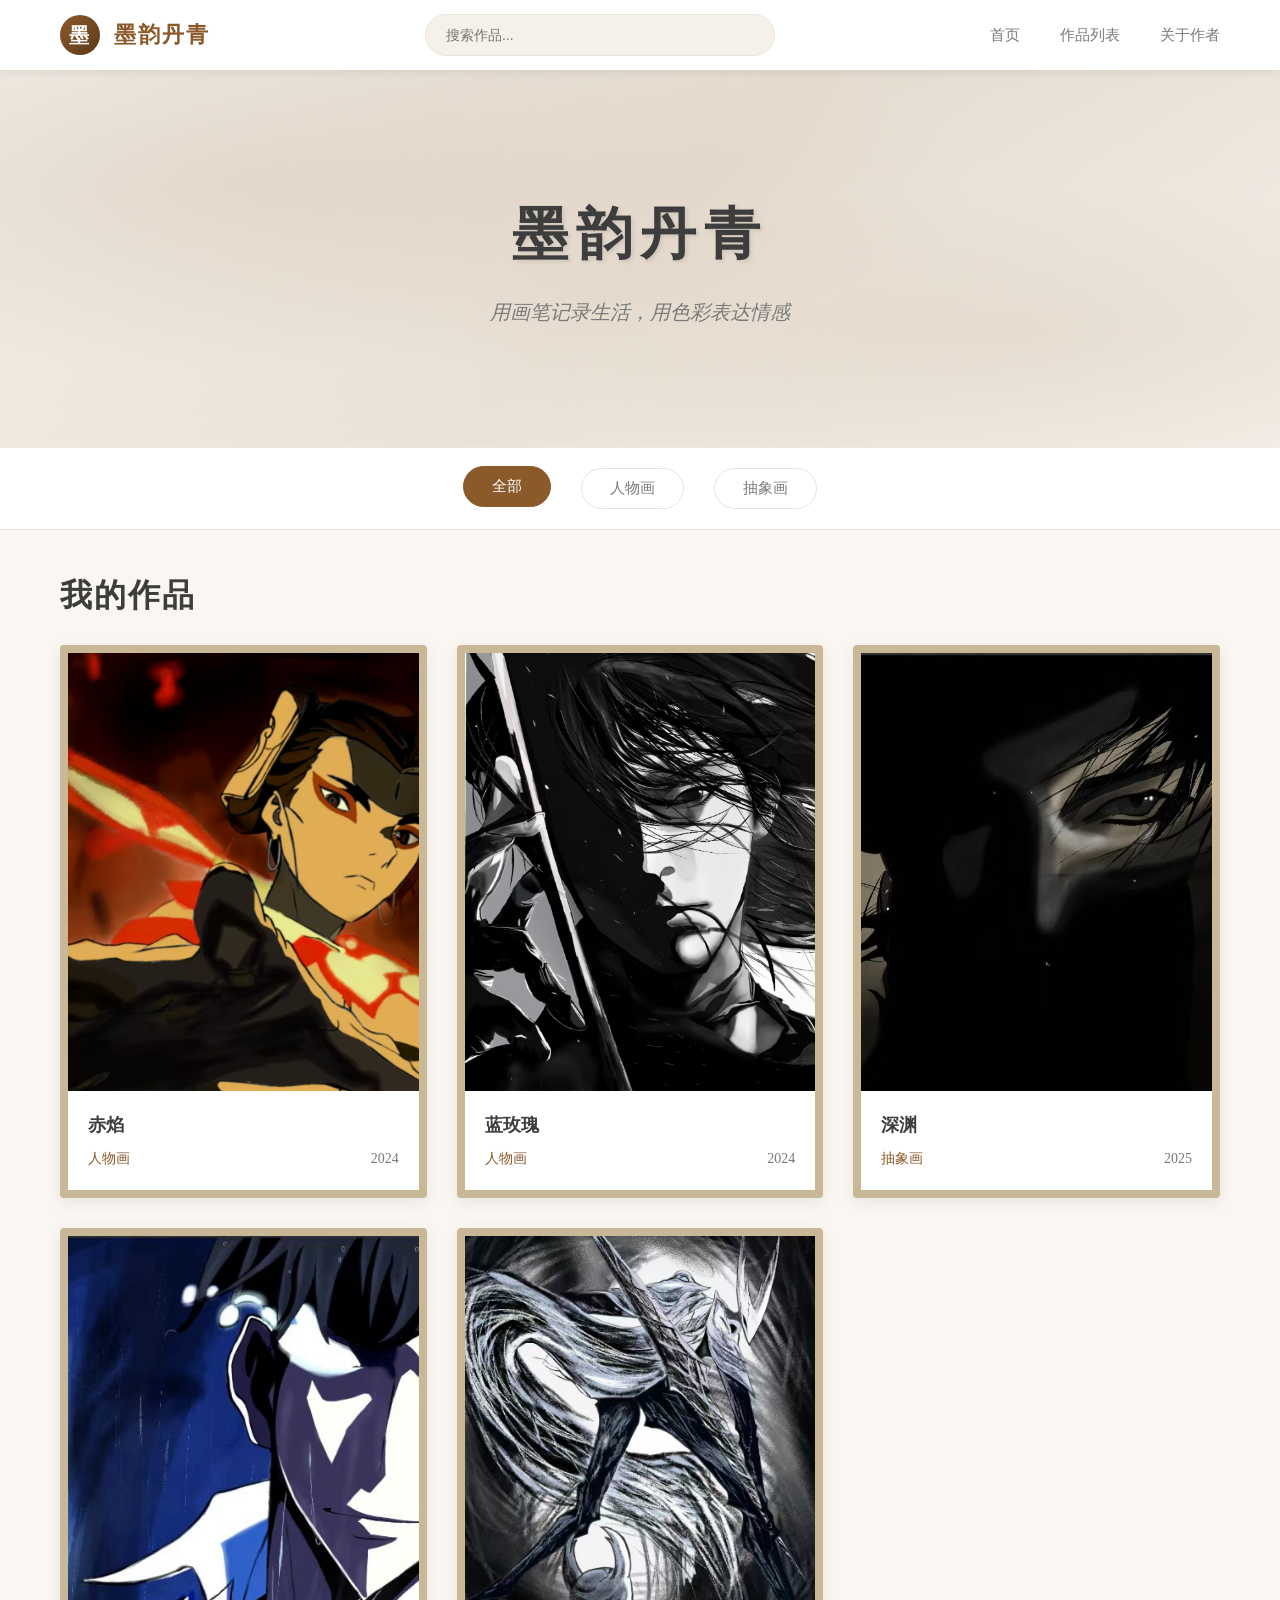
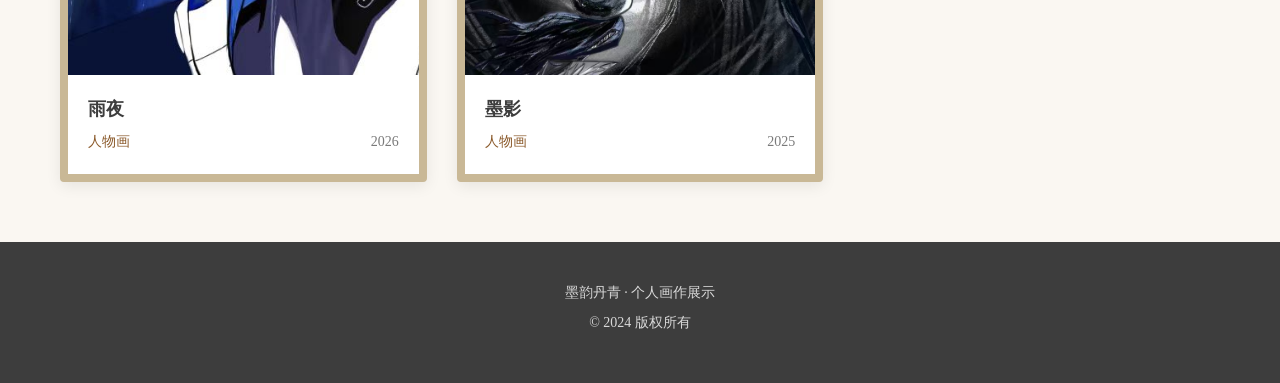
==== index.html @ 6c04488b "Add files via upload" ====
<!DOCTYPE html>
<html lang="zh-CN">
<head>
    <meta charset="UTF-8">
    <meta name="viewport" content="width=device-width, initial-scale=1.0">
    <title>墨韵丹青 - 个人画作展示</title>
    <link rel="stylesheet" href="style.css">
</head>
<body>
    <nav class="navbar">
        <a href="index.html" class="logo">
            <div class="logo-icon">墨</div>
            <span>墨韵丹青</span>
        </a>
        <div class="nav-search">
            <input type="text" class="search-input" placeholder="搜索作品...">
        </div>
        <div class="nav-links">
            <a href="index.html">首页</a>
            <a href="list.html">作品列表</a>
            <a href="about.html">关于作者</a>
        </div>
    </nav>

    <main class="main-content">
        <section class="hero-section">
            <div class="hero-content">
                <h1 class="hero-title">墨韵丹青</h1>
                <p class="hero-subtitle">用画笔记录生活，用色彩表达情感</p>
            </div>
        </section>

        <div class="category-nav">
            <button class="category-btn active">全部</button>
            <button class="category-btn">人物画</button>
            <button class="category-btn">抽象画</button>
        </div>

        <section>
            <div class="page-header">
                <h2 class="page-title">我的作品</h2>
            </div>
            <div class="art-grid" id="art-grid">
            </div>
        </section>
    </main>

    <footer class="footer">
        <p>墨韵丹青 · 个人画作展示</p>
        <p>© 2024 版权所有</p>
    </footer>

    <script src="data.js"></script>
    <script src="main.js"></script>
</body>
</html>
---- style.css ----
/* 个人画作展示网站 - 艺术画廊风格 */

/* 艺术风格配色变量 */
:root {
    --primary: #8B5A2B;
    --primary-dark: #5D3A1A;
    --accent: #C4A35A;
    --bg: #FAF7F2;
    --bg-light: #F5F0E8;
    --text: #3D3D3D;
    --text-light: #7A7A7A;
    --white: #FFFFFF;
    --border: #E8E4DC;
    --frame: #C9B896;
}

/* 重置样式 */
* {
    margin: 0;
    padding: 0;
    box-sizing: border-box;
}

body {
    font-family: 'Noto Serif SC', 'Songti SC', 'STSong', serif;
    background-color: var(--bg);
    color: var(--text);
    line-height: 1.6;
}

a {
    text-decoration: none;
    color: inherit;
}

/* 顶部导航栏 */
.navbar {
    position: fixed;
    top: 0;
    left: 0;
    right: 0;
    background: rgba(255, 255, 255, 0.95);
    backdrop-filter: blur(10px);
    padding: 0 60px;
    height: 70px;
    display: flex;
    align-items: center;
    justify-content: space-between;
    box-shadow: 0 2px 10px rgba(0,0,0,0.08);
    z-index: 1000;
}

.logo {
    display: flex;
    align-items: center;
    gap: 14px;
    font-size: 22px;
    font-weight: 600;
    color: var(--primary);
    letter-spacing: 2px;
}

.logo-icon {
    width: 40px;
    height: 40px;
    background: linear-gradient(135deg, var(--primary), var(--primary-dark));
    border-radius: 50%;
    display: flex;
    align-items: center;
    justify-content: center;
    color: white;
    font-size: 20px;
}

.nav-search {
    flex: 1;
    max-width: 350px;
    margin: 0 60px;
}

.search-input {
    width: 100%;
    padding: 12px 20px;
    border: 1px solid var(--border);
    border-radius: 30px;
    font-size: 14px;
    background: var(--bg-light);
    transition: all 0.3s;
}

.search-input:focus {
    outline: none;
    border-color: var(--primary);
    box-shadow: 0 0 0 3px rgba(139, 90, 43, 0.1);
}

.nav-links {
    display: flex;
    gap: 40px;
}

.nav-links a {
    font-size: 15px;
    color: var(--text-light);
    transition: all 0.3s;
    position: relative;
}

.nav-links a:hover {
    color: var(--primary);
}

.nav-links a::after {
    content: '';
    position: absolute;
    bottom: -5px;
    left: 0;
    width: 0;
    height: 2px;
    background: var(--primary);
    transition: width 0.3s;
}

.nav-links a:hover::after {
    width: 100%;
}

/* 主内容区域 */
.main-content {
    margin-top: 70px;
    min-height: calc(100vh - 70px - 100px);
}

/* Hero区域 */
.hero-section {
    background: linear-gradient(135deg, #E8E0D5 0%, #D4C4B0 50%, #E8E0D5 100%);
    background-size: cover;
    background-position: center;
    padding: 120px 60px;
    text-align: center;
    position: relative;
}

.hero-section::before {
    content: '';
    position: absolute;
    top: 0;
    left: 0;
    right: 0;
    bottom: 0;
    background: 
        radial-gradient(ellipse at 20% 30%, rgba(139, 90, 43, 0.1) 0%, transparent 50%),
        radial-gradient(ellipse at 80% 70%, rgba(139, 90, 43, 0.08) 0%, transparent 40%),
        linear-gradient(to bottom, rgba(255,255,255,0.4) 0%, rgba(250,247,242,0.6) 100%);
}

.hero-content {
    position: relative;
    z-index: 1;
}

.hero-title {
    font-size: 56px;
    font-weight: 700;
    color: var(--text);
    margin-bottom: 16px;
    letter-spacing: 8px;
    text-shadow: 2px 2px 4px rgba(0,0,0,0.1);
}

.hero-subtitle {
    font-size: 20px;
    color: var(--text-light);
    font-style: italic;
}

/* 分类导航 */
.category-nav {
    background: var(--white);
    border-bottom: 1px solid var(--border);
    padding: 20px 60px;
    display: flex;
    gap: 30px;
    overflow-x: auto;
    justify-content: center;
}

.category-btn {
    padding: 10px 28px;
    border-radius: 30px;
    font-size: 15px;
    white-space: nowrap;
    transition: all 0.3s;
    cursor: pointer;
    border: 1px solid var(--border);
    background: var(--white);
    color: var(--text-light);
    font-family: inherit;
}

.category-btn:hover,
.category-btn.active {
    background: var(--primary);
    color: var(--white);
    border-color: var(--primary);
    transform: translateY(-2px);
}

/* 页面标题 */
.page-header {
    padding: 40px 60px 24px;
}

.page-title {
    font-size: 32px;
    font-weight: 600;
    color: var(--text);
    letter-spacing: 2px;
}

/* 画作卡片网格 */
.art-grid {
    display: grid;
    grid-template-columns: repeat(auto-fill, minmax(300px, 1fr));
    gap: 30px;
    padding: 0 60px 60px;
}

.art-card {
    background: var(--white);
    border-radius: 4px;
    overflow: hidden;
    box-shadow: 0 4px 15px rgba(0,0,0,0.08);
    transition: all 0.4s;
    cursor: pointer;
    border: 8px solid var(--frame);
}

.art-card:hover {
    transform: translateY(-8px);
    box-shadow: 0 12px 30px rgba(0,0,0,0.15);
}

.art-cover {
    position: relative;
    aspect-ratio: 4/5;
    overflow: hidden;
    background: var(--bg-light);
}

.art-cover img {
    width: 100%;
    height: 100%;
    object-fit: cover;
    transition: transform 0.6s;
}

.art-card:hover .art-cover img {
    transform: scale(1.08);
}

.art-info {
    padding: 20px;
}

.art-title {
    font-size: 18px;
    font-weight: 600;
    color: var(--text);
    margin-bottom: 8px;
}

.art-meta {
    display: flex;
    justify-content: space-between;
    align-items: center;
    font-size: 14px;
    color: var(--text-light);
}

.art-category {
    color: var(--primary);
    font-weight: 500;
}

/* 画作详情页 */
.detail-container {
    max-width: 1200px;
    margin: 0 auto;
    padding: 40px 60px;
}

.art-detail {
    display: grid;
    grid-template-columns: 1fr 1fr;
    gap: 40px;
}

.art-detail-image {
    background: var(--white);
    padding: 20px;
    border-radius: 8px;
    box-shadow: 0 8px 25px rgba(0,0,0,0.1);
    border: 12px solid var(--frame);
}

.art-detail-image img {
    width: 100%;
    height: auto;
    display: block;
}

.art-detail-info {
    display: flex;
    flex-direction: column;
    justify-content: center;
}

.art-detail-title {
    font-size: 36px;
    font-weight: 700;
    color: var(--text);
    margin-bottom: 16px;
    letter-spacing: 2px;
}

.art-detail-category {
    display: inline-block;
    padding: 6px 20px;
    background: var(--primary);
    color: white;
    border-radius: 20px;
    font-size: 14px;
    margin-bottom: 20px;
}

.art-detail-desc {
    font-size: 16px;
    line-height: 1.9;
    color: var(--text-light);
    margin-bottom: 24px;
}

.art-detail-specs {
    background: var(--bg-light);
    padding: 20px;
    border-radius: 8px;
}

.art-detail-specs p {
    margin-bottom: 10px;
    font-size: 15px;
}

.art-detail-specs strong {
    color: var(--primary);
    margin-right: 10px;
}

/* 页脚 */
.footer {
    background: var(--text);
    padding: 40px 60px;
    text-align: center;
    color: rgba(255,255,255,0.8);
    font-size: 14px;
}

.footer p {
    margin-bottom: 8px;
}

.footer a {
    color: var(--accent);
    transition: color 0.3s;
}

.footer a:hover {
    color: var(--white);
}

/* 侧边栏 */
.list-layout {
    display: flex;
    gap: 40px;
    padding: 30px 60px;
}

.sidebar {
    width: 240px;
    flex-shrink: 0;
    position: sticky;
    top: 100px;
}

.sidebar-title {
    font-size: 18px;
    font-weight: 600;
    margin-bottom: 20px;
    color: var(--text);
    letter-spacing: 1px;
}

.sidebar-menu {
    list-style: none;
}

.sidebar-menu li {
    margin-bottom: 10px;
}

.sidebar-menu a {
    display: block;
    padding: 12px 20px;
    border-radius: 8px;
    font-size: 15px;
    color: var(--text-light);
    transition: all 0.3s;
}

.sidebar-menu a:hover,
.sidebar-menu a.active {
    background: var(--primary);
    color: var(--white);
}

.content-area {
    flex: 1;
}

/* 关于作者 */
.about-section {
    max-width: 800px;
    margin: 0 auto;
    padding: 60px;
    text-align: center;
}

.about-avatar {
    width: 150px;
    height: 150px;
    border-radius: 50%;
    background: linear-gradient(135deg, var(--primary), var(--primary-dark));
    margin: 0 auto 30px;
    display: flex;
    align-items: center;
    justify-content: center;
    font-size: 50px;
    color: white;
}

.about-title {
    font-size: 32px;
    margin-bottom: 20px;
    color: var(--text);
}

.about-text {
    font-size: 16px;
    line-height: 2;
    color: var(--text-light);
    text-align: left;
}

/* 响应式设计 */
@media (max-width: 768px) {
    .navbar {
        padding: 0 20px;
        height: 64px;
    }

    .logo {
        font-size: 18px;
    }

    .logo-icon {
        width: 34px;
        height: 34px;
    }

    .nav-search {
        display: none;
    }

    .nav-links {
        gap: 20px;
    }

    .hero-section {
        padding: 40px 20px;
    }

    .hero-title {
        font-size: 32px;
    }

    .category-nav {
        padding: 15px 20px;
        gap: 15px;
    }

    .category-btn {
        padding: 8px 16px;
        font-size: 13px;
    }

    .page-header {
        padding: 24px 20px 16px;
    }

    .page-title {
        font-size: 24px;
    }

    .art-grid {
        grid-template-columns: repeat(auto-fill, minmax(260px, 1fr));
        gap: 20px;
        padding: 0 20px 40px;
    }

    .art-detail {
        grid-template-columns: 1fr;
        gap: 30px;
    }

    .detail-container {
        padding: 20px;
    }

    .art-detail-title {
        font-size: 28px;
    }

    .list-layout {
        flex-direction: column;
        padding: 20px;
    }

    .sidebar {
        width: 100%;
        position: static;
    }

    .about-section {
        padding: 40px 20px;
    }
}
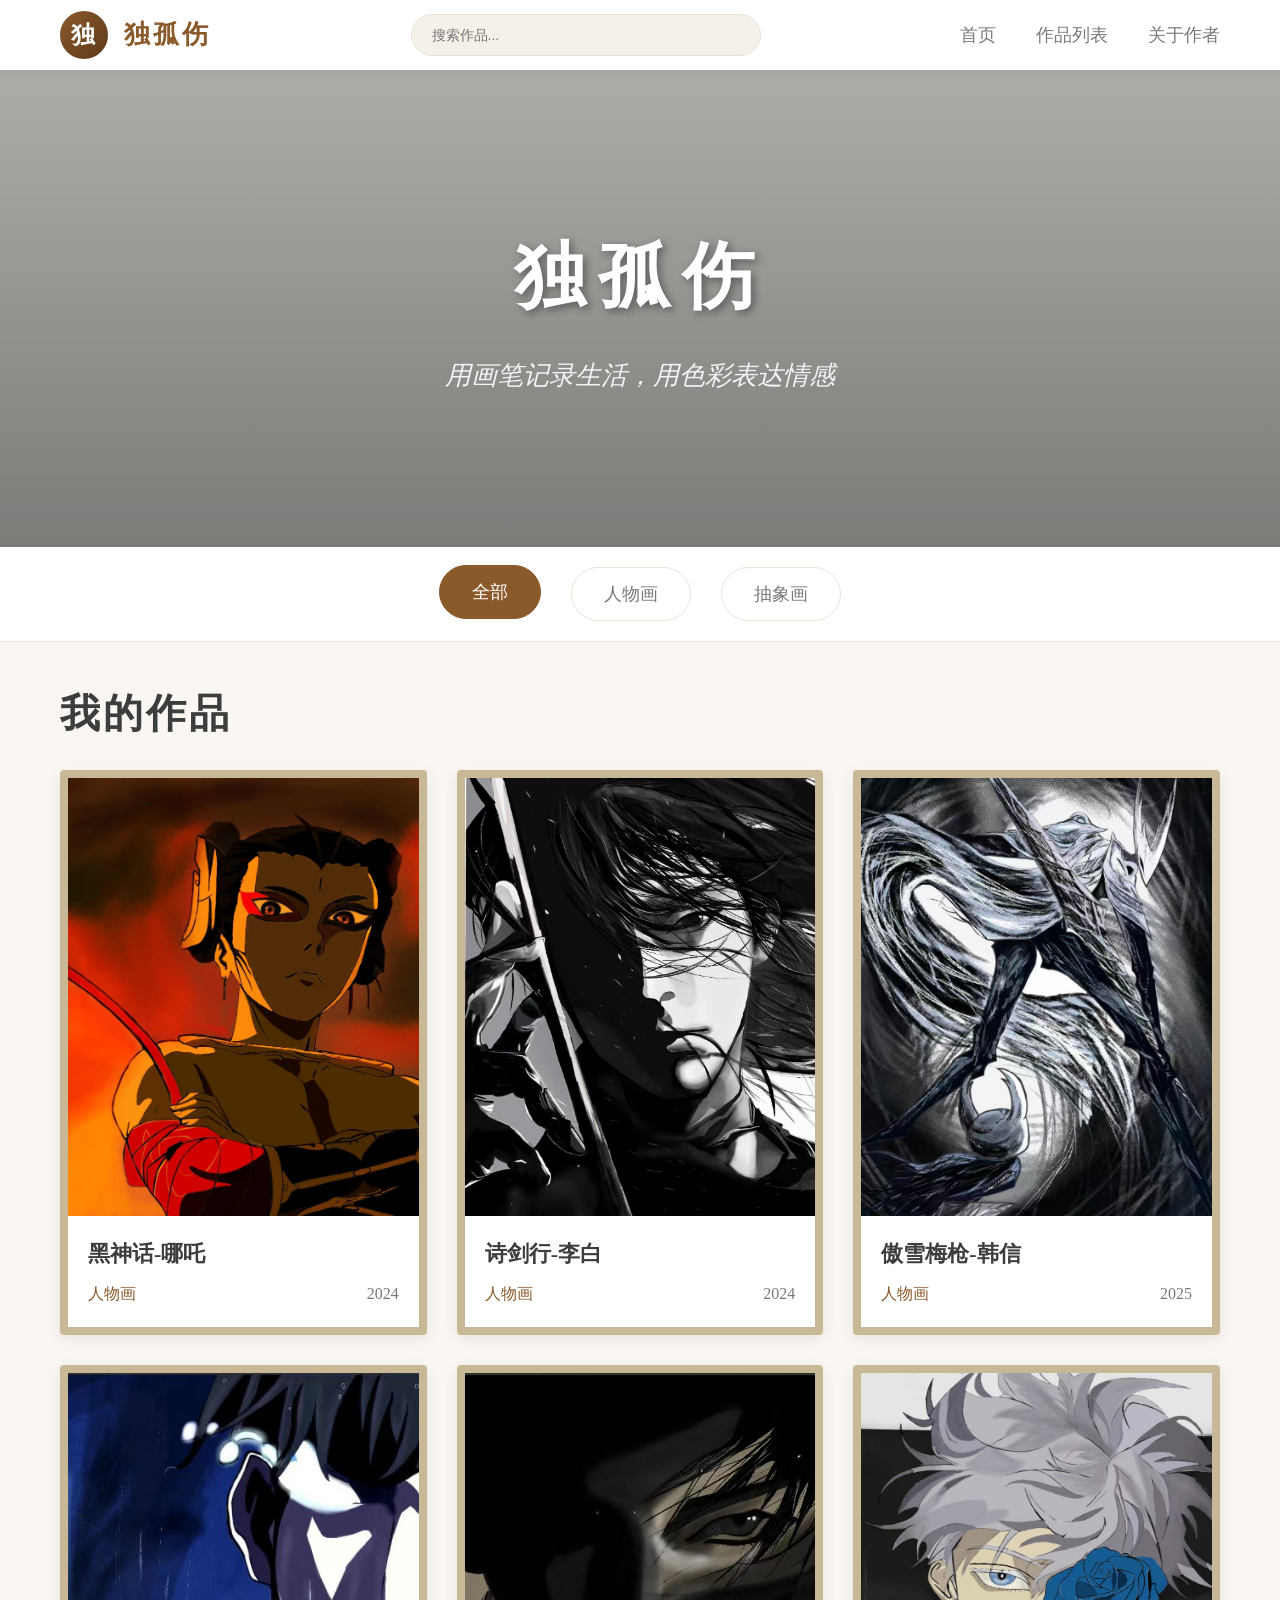
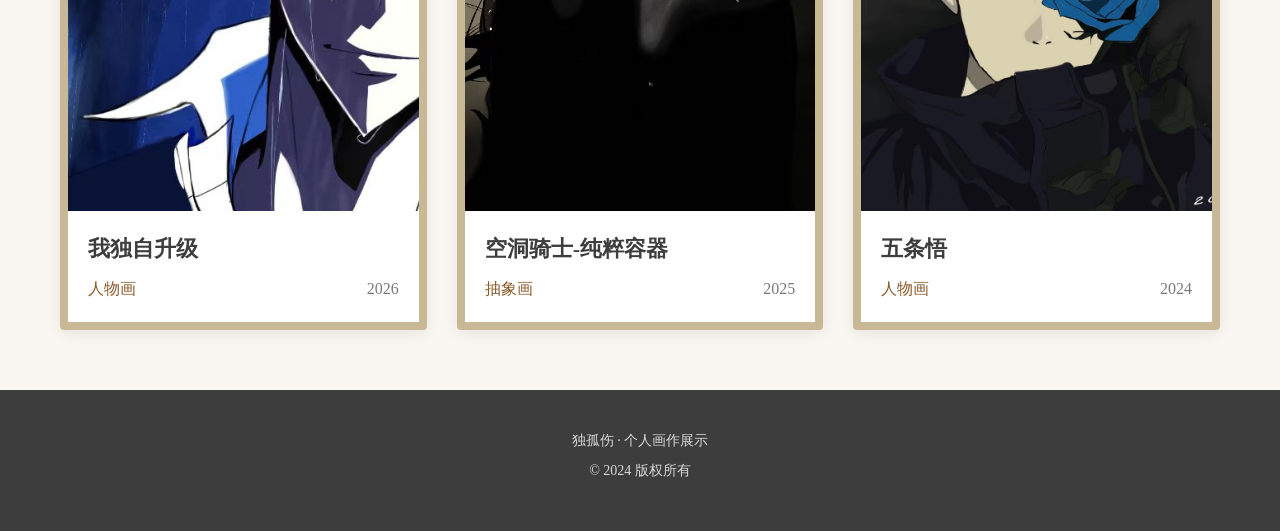
==== commit cbb420a8: "Add files via upload" ====
--- a/index.html
+++ b/index.html
@@ -3,14 +3,14 @@
 <head>
     <meta charset="UTF-8">
     <meta name="viewport" content="width=device-width, initial-scale=1.0">
-    <title>墨韵丹青 - 个人画作展示</title>
+    <title>独孤伤 - 个人画作展示</title>
     <link rel="stylesheet" href="style.css">
 </head>
 <body>
     <nav class="navbar">
         <a href="index.html" class="logo">
-            <div class="logo-icon">墨</div>
-            <span>墨韵丹青</span>
+            <div class="logo-icon">独</div>
+            <span>独孤伤</span>
         </a>
         <div class="nav-search">
             <input type="text" class="search-input" placeholder="搜索作品...">
@@ -25,7 +25,7 @@
     <main class="main-content">
         <section class="hero-section">
             <div class="hero-content">
-                <h1 class="hero-title">墨韵丹青</h1>
+                <h1 class="hero-title">独孤伤</h1>
                 <p class="hero-subtitle">用画笔记录生活，用色彩表达情感</p>
             </div>
         </section>
@@ -46,7 +46,7 @@
     </main>
 
     <footer class="footer">
-        <p>墨韵丹青 · 个人画作展示</p>
+        <p>独孤伤 · 个人画作展示</p>
         <p>© 2024 版权所有</p>
     </footer>
 
--- a/style.css
+++ b/style.css
@@ -53,23 +53,23 @@
 .logo {
     display: flex;
     align-items: center;
-    gap: 14px;
-    font-size: 22px;
+    gap: 16px;
+    font-size: 26px;
     font-weight: 600;
     color: var(--primary);
-    letter-spacing: 2px;
+    letter-spacing: 3px;
 }
 
 .logo-icon {
-    width: 40px;
-    height: 40px;
+    width: 48px;
+    height: 48px;
     background: linear-gradient(135deg, var(--primary), var(--primary-dark));
     border-radius: 50%;
     display: flex;
     align-items: center;
     justify-content: center;
     color: white;
-    font-size: 20px;
+    font-size: 24px;
 }
 
 .nav-search {
@@ -100,7 +100,7 @@
 }
 
 .nav-links a {
-    font-size: 15px;
+    font-size: 18px;
     color: var(--text-light);
     transition: all 0.3s;
     position: relative;
@@ -133,10 +133,10 @@
 
 /* Hero区域 */
 .hero-section {
-    background: linear-gradient(135deg, #E8E0D5 0%, #D4C4B0 50%, #E8E0D5 100%);
+    background: url('https://neeko-copilot.bytedance.net/api/text_to_image?prompt=Chinese%20traditional%20ink%20wash%20landscape%20painting%20with%20mountains%20rivers%20waterfalls%20and%20pine%20trees%20in%20classic%20Chinese%20style&image_size=landscape_16_9');
     background-size: cover;
     background-position: center;
-    padding: 120px 60px;
+    padding: 150px 60px;
     text-align: center;
     position: relative;
 }
@@ -148,10 +148,7 @@
     left: 0;
     right: 0;
     bottom: 0;
-    background: 
-        radial-gradient(ellipse at 20% 30%, rgba(139, 90, 43, 0.1) 0%, transparent 50%),
-        radial-gradient(ellipse at 80% 70%, rgba(139, 90, 43, 0.08) 0%, transparent 40%),
-        linear-gradient(to bottom, rgba(255,255,255,0.4) 0%, rgba(250,247,242,0.6) 100%);
+    background: linear-gradient(to bottom, rgba(0,0,0,0.3) 0%, rgba(0,0,0,0.5) 100%);
 }
 
 .hero-content {
@@ -160,17 +157,17 @@
 }
 
 .hero-title {
-    font-size: 56px;
+    font-size: 72px;
     font-weight: 700;
-    color: var(--text);
-    margin-bottom: 16px;
-    letter-spacing: 8px;
-    text-shadow: 2px 2px 4px rgba(0,0,0,0.1);
+    color: #FFFFFF;
+    margin-bottom: 20px;
+    letter-spacing: 12px;
+    text-shadow: 3px 3px 8px rgba(0,0,0,0.4);
 }
 
 .hero-subtitle {
-    font-size: 20px;
-    color: var(--text-light);
+    font-size: 26px;
+    color: rgba(255,255,255,0.9);
     font-style: italic;
 }
 
@@ -186,9 +183,9 @@
 }
 
 .category-btn {
-    padding: 10px 28px;
+    padding: 14px 32px;
     border-radius: 30px;
-    font-size: 15px;
+    font-size: 18px;
     white-space: nowrap;
     transition: all 0.3s;
     cursor: pointer;
@@ -212,10 +209,10 @@
 }
 
 .page-title {
-    font-size: 32px;
+    font-size: 40px;
     font-weight: 600;
     color: var(--text);
-    letter-spacing: 2px;
+    letter-spacing: 3px;
 }
 
 /* 画作卡片网格 */
@@ -264,17 +261,17 @@
 }
 
 .art-title {
-    font-size: 18px;
+    font-size: 22px;
     font-weight: 600;
     color: var(--text);
-    margin-bottom: 8px;
+    margin-bottom: 10px;
 }
 
 .art-meta {
     display: flex;
     justify-content: space-between;
     align-items: center;
-    font-size: 14px;
+    font-size: 16px;
     color: var(--text-light);
 }
 
@@ -317,28 +314,28 @@
 }
 
 .art-detail-title {
-    font-size: 36px;
+    font-size: 44px;
     font-weight: 700;
     color: var(--text);
-    margin-bottom: 16px;
-    letter-spacing: 2px;
+    margin-bottom: 20px;
+    letter-spacing: 3px;
 }
 
 .art-detail-category {
     display: inline-block;
-    padding: 6px 20px;
+    padding: 10px 24px;
     background: var(--primary);
     color: white;
     border-radius: 20px;
-    font-size: 14px;
-    margin-bottom: 20px;
+    font-size: 16px;
+    margin-bottom: 24px;
 }
 
 .art-detail-desc {
-    font-size: 16px;
-    line-height: 1.9;
+    font-size: 20px;
+    line-height: 2;
     color: var(--text-light);
-    margin-bottom: 24px;
+    margin-bottom: 28px;
 }
 
 .art-detail-specs {
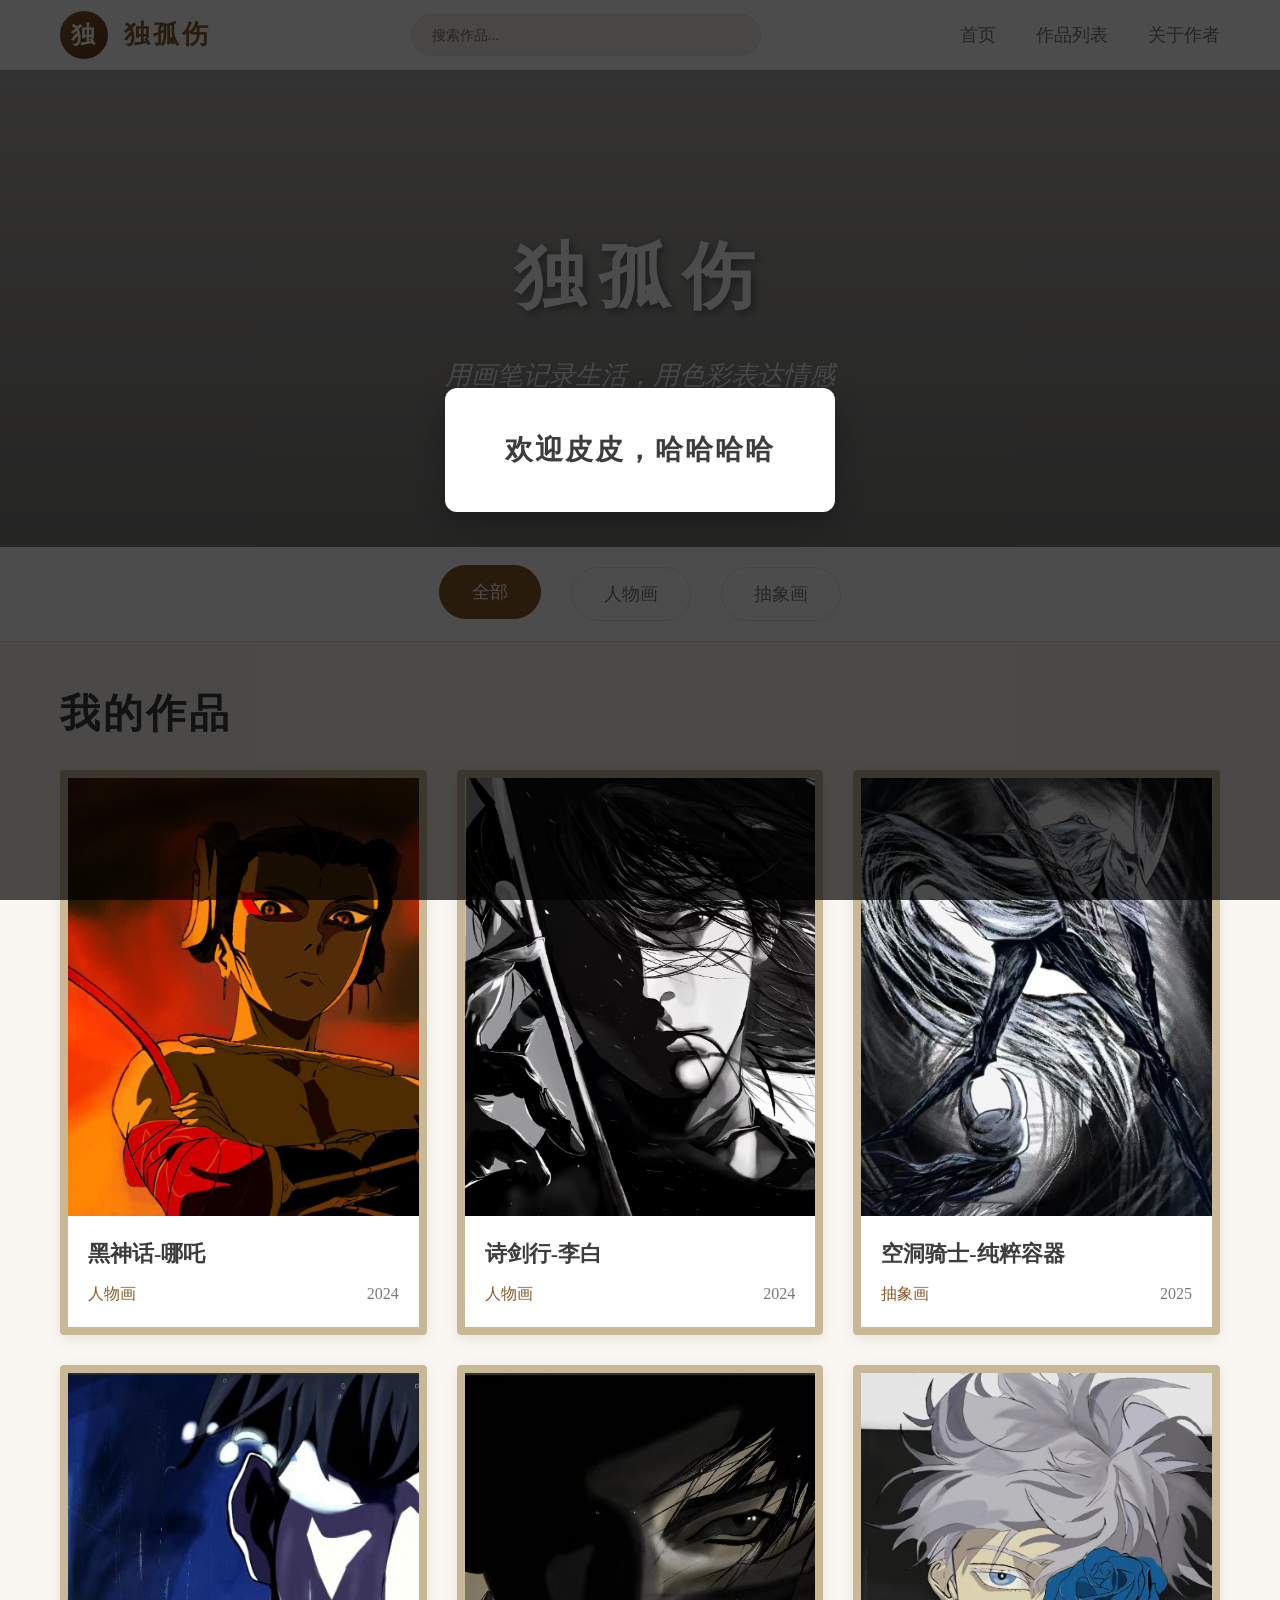
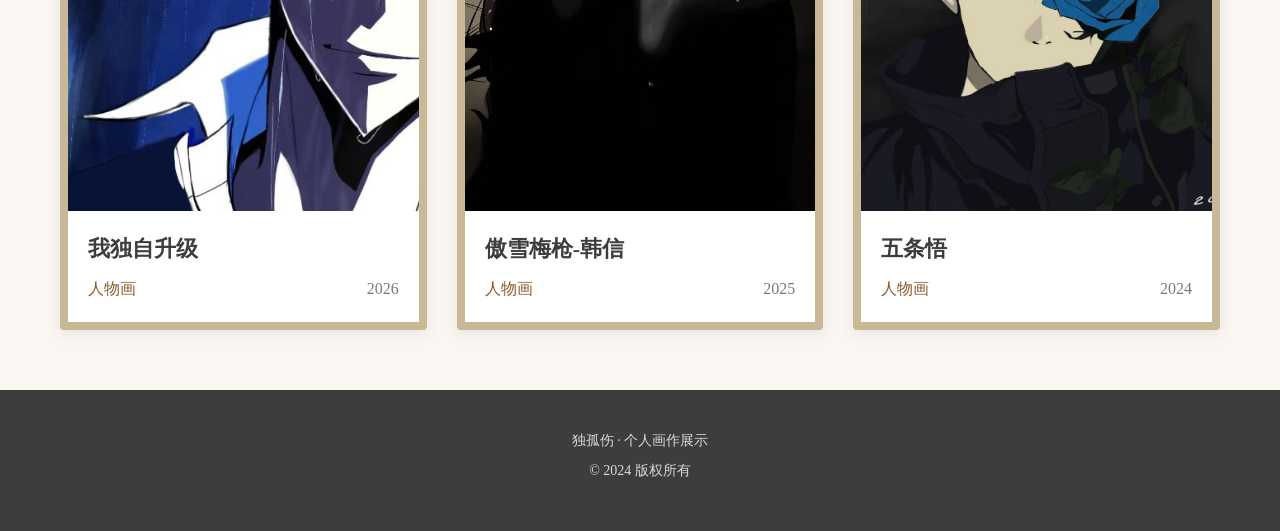
==== commit 5197955c: "Add files via upload" ====
--- a/index.html
+++ b/index.html
@@ -45,6 +45,12 @@
         </section>
     </main>
 
+    <div class="welcome-modal" id="welcomeModal">
+        <div class="welcome-content">
+            <p>欢迎皮皮，哈哈哈哈</p>
+        </div>
+    </div>
+
     <footer class="footer">
         <p>独孤伤 · 个人画作展示</p>
         <p>© 2024 版权所有</p>
--- a/style.css
+++ b/style.css
@@ -133,7 +133,7 @@
 
 /* Hero区域 */
 .hero-section {
-    background: url('https://neeko-copilot.bytedance.net/api/text_to_image?prompt=Chinese%20traditional%20ink%20wash%20landscape%20painting%20with%20mountains%20rivers%20waterfalls%20and%20pine%20trees%20in%20classic%20Chinese%20style&image_size=landscape_16_9');
+    background: url('images/微信图片_20260623003301_944_3.png');
     background-size: cover;
     background-position: center;
     padding: 150px 60px;
@@ -288,26 +288,29 @@
 }
 
 .art-detail {
-    display: grid;
-    grid-template-columns: 1fr 1fr;
+    display: flex;
+    flex-wrap: wrap;
     gap: 40px;
+    align-items: flex-start;
 }
 
 .art-detail-image {
-    background: var(--white);
-    padding: 20px;
     border-radius: 8px;
     box-shadow: 0 8px 25px rgba(0,0,0,0.1);
     border: 12px solid var(--frame);
+    display: inline-block;
 }
 
 .art-detail-image img {
-    width: 100%;
+    width: auto;
     height: auto;
+    max-height: 80vh;
     display: block;
 }
 
 .art-detail-info {
+    flex: 1;
+    min-width: 300px;
     display: flex;
     flex-direction: column;
     justify-content: center;
@@ -542,3 +545,67 @@
         padding: 40px 20px;
     }
 }
+
+.welcome-modal {
+    position: fixed;
+    top: 0;
+    left: 0;
+    right: 0;
+    bottom: 0;
+    background: rgba(0, 0, 0, 0.7);
+    display: flex;
+    align-items: center;
+    justify-content: center;
+    z-index: 9999;
+    animation: fadeIn 0.5s ease;
+}
+
+.welcome-modal.hide {
+    animation: fadeOut 0.5s ease forwards;
+}
+
+.welcome-content {
+    background: var(--white);
+    padding: 40px 60px;
+    border-radius: 12px;
+    text-align: center;
+    box-shadow: 0 10px 40px rgba(0, 0, 0, 0.3);
+    animation: slideIn 0.5s ease;
+}
+
+.welcome-content p {
+    font-size: 28px;
+    color: var(--text);
+    font-weight: 600;
+    letter-spacing: 2px;
+}
+
+@keyframes fadeIn {
+    from {
+        opacity: 0;
+    }
+    to {
+        opacity: 1;
+    }
+}
+
+@keyframes fadeOut {
+    from {
+        opacity: 1;
+    }
+    to {
+        opacity: 0;
+        pointer-events: none;
+    }
+}
+
+@keyframes slideIn {
+    from {
+        transform: translateY(-30px);
+        opacity: 0;
+    }
+    to {
+        transform: translateY(0);
+        opacity: 1;
+    }
+}
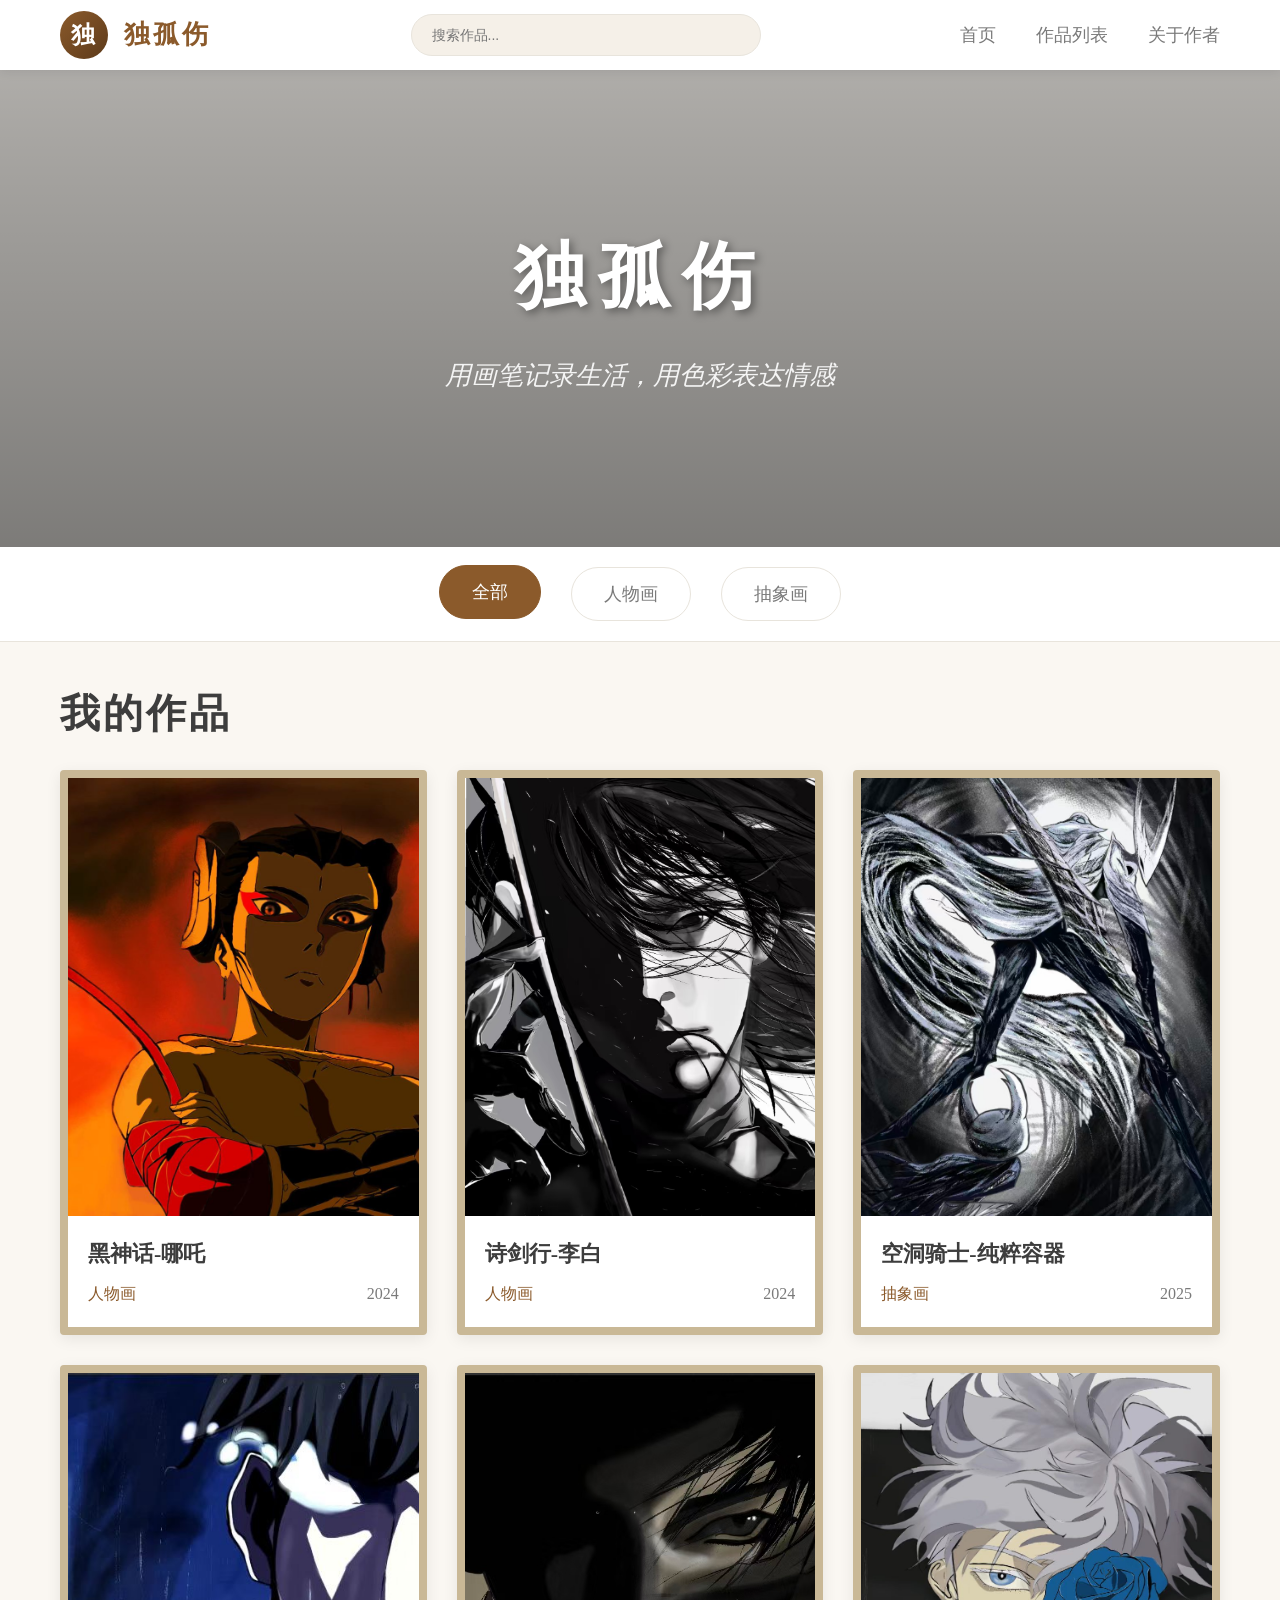
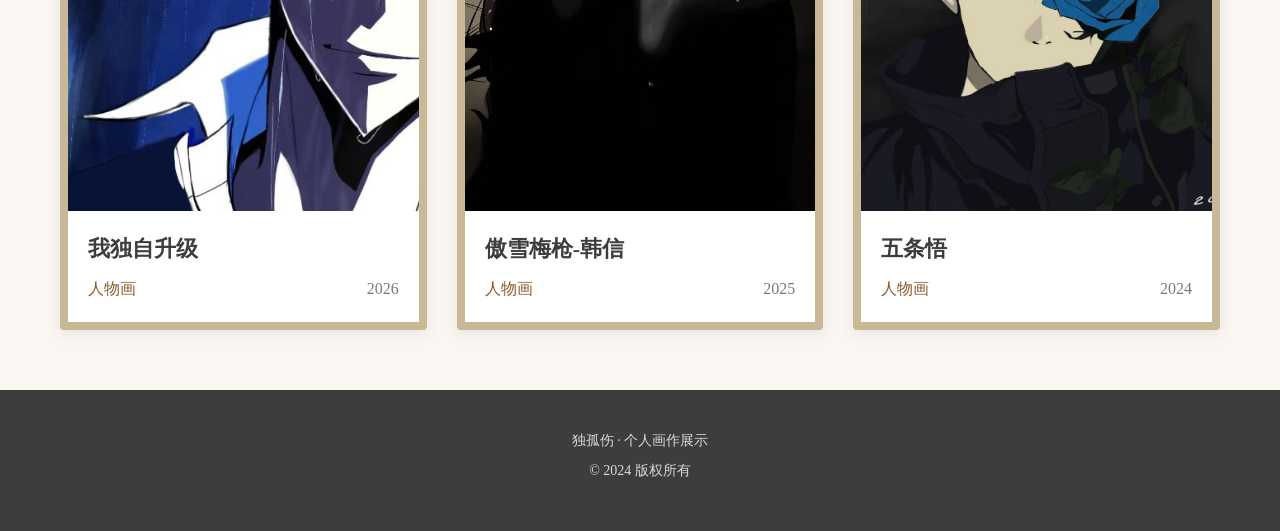
==== commit 49fe01d5: "Add files via upload" ====
--- a/index.html
+++ b/index.html
@@ -45,12 +45,6 @@
         </section>
     </main>
 
-    <div class="welcome-modal" id="welcomeModal">
-        <div class="welcome-content">
-            <p>欢迎皮皮，哈哈哈哈</p>
-        </div>
-    </div>
-
     <footer class="footer">
         <p>独孤伤 · 个人画作展示</p>
         <p>© 2024 版权所有</p>
--- a/style.css
+++ b/style.css
@@ -545,67 +545,3 @@
         padding: 40px 20px;
     }
 }
-
-.welcome-modal {
-    position: fixed;
-    top: 0;
-    left: 0;
-    right: 0;
-    bottom: 0;
-    background: rgba(0, 0, 0, 0.7);
-    display: flex;
-    align-items: center;
-    justify-content: center;
-    z-index: 9999;
-    animation: fadeIn 0.5s ease;
-}
-
-.welcome-modal.hide {
-    animation: fadeOut 0.5s ease forwards;
-}
-
-.welcome-content {
-    background: var(--white);
-    padding: 40px 60px;
-    border-radius: 12px;
-    text-align: center;
-    box-shadow: 0 10px 40px rgba(0, 0, 0, 0.3);
-    animation: slideIn 0.5s ease;
-}
-
-.welcome-content p {
-    font-size: 28px;
-    color: var(--text);
-    font-weight: 600;
-    letter-spacing: 2px;
-}
-
-@keyframes fadeIn {
-    from {
-        opacity: 0;
-    }
-    to {
-        opacity: 1;
-    }
-}
-
-@keyframes fadeOut {
-    from {
-        opacity: 1;
-    }
-    to {
-        opacity: 0;
-        pointer-events: none;
-    }
-}
-
-@keyframes slideIn {
-    from {
-        transform: translateY(-30px);
-        opacity: 0;
-    }
-    to {
-        transform: translateY(0);
-        opacity: 1;
-    }
-}
